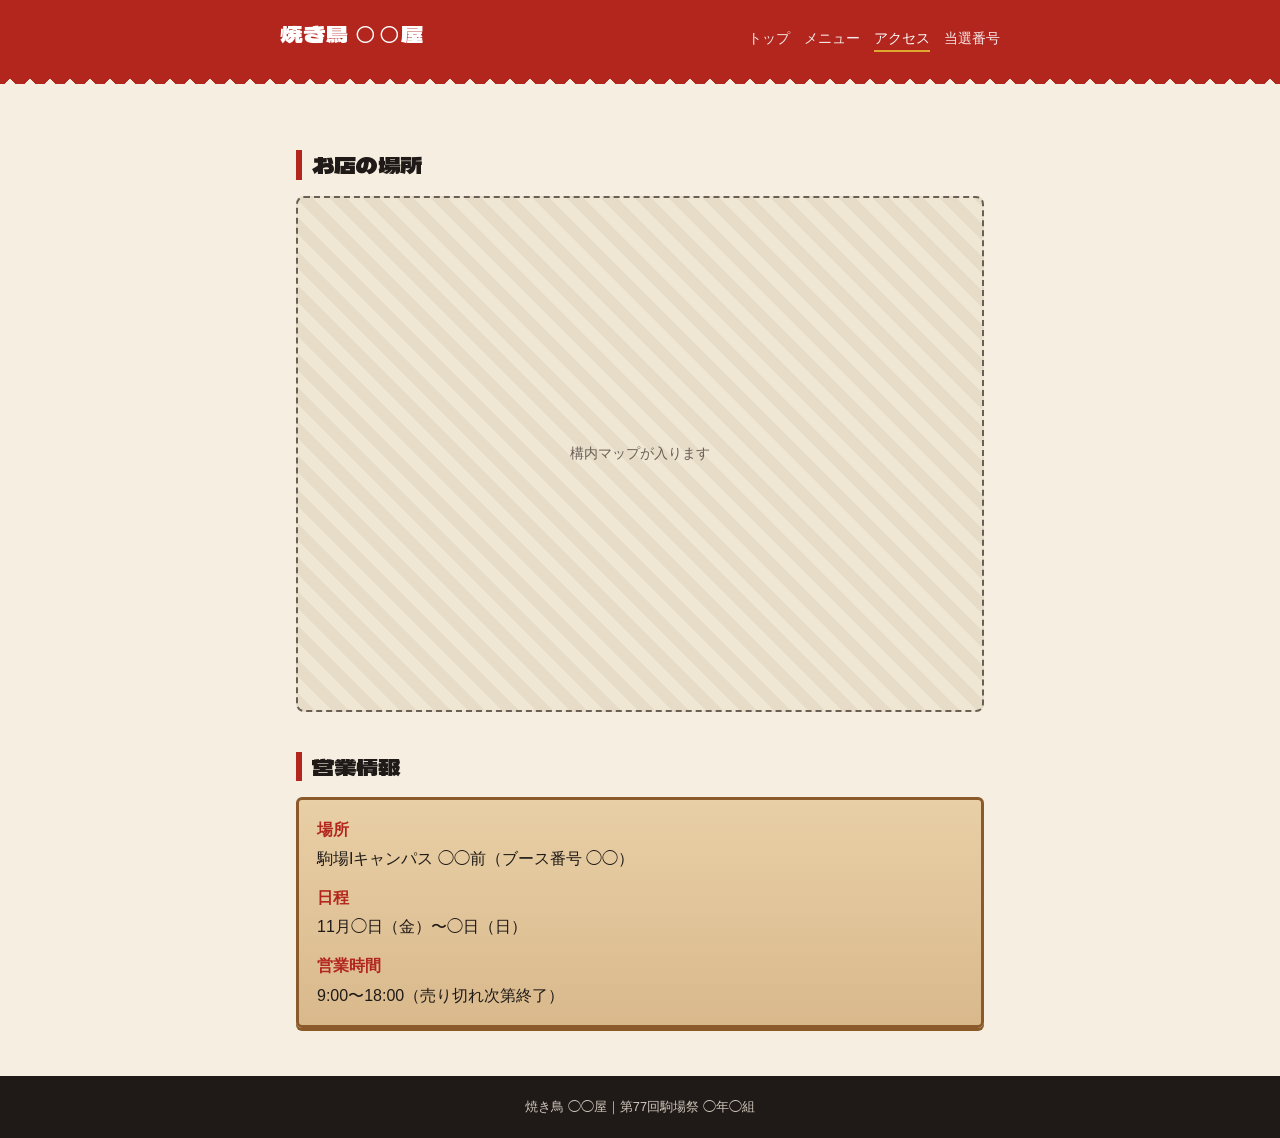
==== access.html @ 408105da "公式サイトの骨組みとくじページを追加 Co-Authored-By: Claude Opus 5 <noreply@anthropic.com>" ====
<!doctype html>
<html lang="ja">
<head>
  <meta charset="utf-8">
  <meta name="viewport" content="width=device-width, initial-scale=1">
  <title>アクセス｜焼き鳥 ◯◯屋</title>
  <link rel="preconnect" href="https://fonts.googleapis.com">
  <link rel="preconnect" href="https://fonts.gstatic.com" crossorigin>
  <link href="https://fonts.googleapis.com/css2?family=Dela+Gothic+One&display=swap" rel="stylesheet">
  <link rel="stylesheet" href="css/style.css">
  <style>
    dl { margin: 0; }
    dt { font-weight: bold; color: var(--noren); margin-top: 12px; }
    dt:first-child { margin-top: 0; }
    dd { margin: 2px 0 0; }
  </style>
</head>
<body>
  <header class="site-header">
    <div class="inner">
      <a class="site-title" href="index.html">焼き鳥 ◯◯屋</a>
      <nav class="site-nav">
        <a href="index.html">トップ</a>
        <a href="menu.html">メニュー</a>
        <a href="access.html" aria-current="page">アクセス</a>
        <a href="lottery.html">当選番号</a>
      </nav>
    </div>
  </header>

  <main>
    <h2>お店の場所</h2>
    <!-- TODO: 構内マップ画像が届いたら差し替え -->
    <div class="placeholder">構内マップが入ります</div>

    <h2>営業情報</h2>
    <!-- TODO: 場所・日時は仮 -->
    <dl class="board">
      <dt>場所</dt>
      <dd>駒場Iキャンパス ◯◯前（ブース番号 ◯◯）</dd>
      <dt>日程</dt>
      <dd>11月◯日（金）〜◯日（日）</dd>
      <dt>営業時間</dt>
      <dd>9:00〜18:00（売り切れ次第終了）</dd>
    </dl>
  </main>

  <footer class="site-footer">焼き鳥 ◯◯屋｜第77回駒場祭 ◯年◯組</footer>
</body>
</html>
---- css/style.css ----
/* ===== 屋台風デザインの共通スタイル ===== */
:root {
  --noren: #b3261e;      /* 暖簾の赤 */
  --noren-dark: #7f1a14;
  --sumi: #1f1a17;       /* 墨色 */
  --kinari: #f6efe1;     /* 生成り（背景） */
  --wood: #8a5a2b;       /* 木目の濃い色 */
  --wood-light: #d9b98c;
  --gold: #e0a82e;       /* 提灯の金 */
  --muted: #6b5f55;
  --font-body: "Hiragino Sans", "Yu Gothic", "Noto Sans JP", sans-serif;
  --font-display: "Dela Gothic One", "Hiragino Sans", "Yu Gothic", sans-serif;
}

* { box-sizing: border-box; }
[hidden] { display: none !important; }

body {
  margin: 0;
  background: var(--kinari);
  color: var(--sumi);
  font-family: var(--font-body);
  line-height: 1.7;
}

a { color: inherit; }
img { max-width: 100%; display: block; }

/* ----- ヘッダー（暖簾） ----- */
.site-header {
  background: var(--noren);
  color: #fff;
  position: relative;
  padding: 14px 16px 22px;
}
/* 暖簾の切れ目を下端のギザギザで表現 */
.site-header::after {
  content: "";
  position: absolute;
  left: 0; right: 0; bottom: -10px;
  height: 10px;
  background:
    linear-gradient(135deg, var(--noren) 50%, transparent 50%) 0 0 / 20px 10px repeat-x,
    linear-gradient(225deg, var(--noren) 50%, transparent 50%) 0 0 / 20px 10px repeat-x;
}
.site-header .inner {
  max-width: 720px;
  margin: 0 auto;
  display: flex;
  flex-wrap: wrap;
  align-items: baseline;
  justify-content: space-between;
  gap: 8px 16px;
}
.site-title {
  font-family: var(--font-display);
  font-size: 1.4rem;
  text-decoration: none;
  letter-spacing: 0.05em;
}
.site-nav {
  display: flex;
  flex-wrap: wrap;
  gap: 4px 14px;
  font-size: 0.9rem;
}
.site-nav a { text-decoration: none; opacity: 0.9; }
.site-nav a[aria-current="page"] {
  opacity: 1;
  border-bottom: 2px solid var(--gold);
}

/* ----- 本文 ----- */
main {
  max-width: 720px;
  margin: 0 auto;
  padding: 36px 16px 48px;
}
h1, h2 {
  font-family: var(--font-display);
  font-weight: normal;
  line-height: 1.3;
}
h2 {
  font-size: 1.4rem;
  border-left: 6px solid var(--noren);
  padding-left: 10px;
  margin: 40px 0 16px;
}

/* 木札風のボックス */
.board {
  background: linear-gradient(180deg, #e9cfa6, var(--wood-light));
  border: 3px solid var(--wood);
  border-radius: 6px;
  padding: 16px 18px;
  box-shadow: 0 3px 0 var(--wood);
}

.btn {
  display: inline-block;
  background: var(--noren);
  color: #fff;
  text-decoration: none;
  font-weight: bold;
  padding: 12px 22px;
  border-radius: 999px;
  box-shadow: 0 3px 0 var(--noren-dark);
}
.btn.secondary {
  background: var(--sumi);
  box-shadow: 0 3px 0 #000;
}

/* 画像の仮置き枠（写真が届いたら差し替え） */
.placeholder {
  background: repeating-linear-gradient(45deg, #e6dcc8 0 12px, #efe6d4 12px 24px);
  border: 2px dashed var(--muted);
  border-radius: 8px;
  color: var(--muted);
  display: grid;
  place-items: center;
  aspect-ratio: 4 / 3;
  font-size: 0.9rem;
}

/* ----- フッター ----- */
.site-footer {
  background: var(--sumi);
  color: #cfc6bb;
  font-size: 0.8rem;
  text-align: center;
  padding: 20px 16px;
}
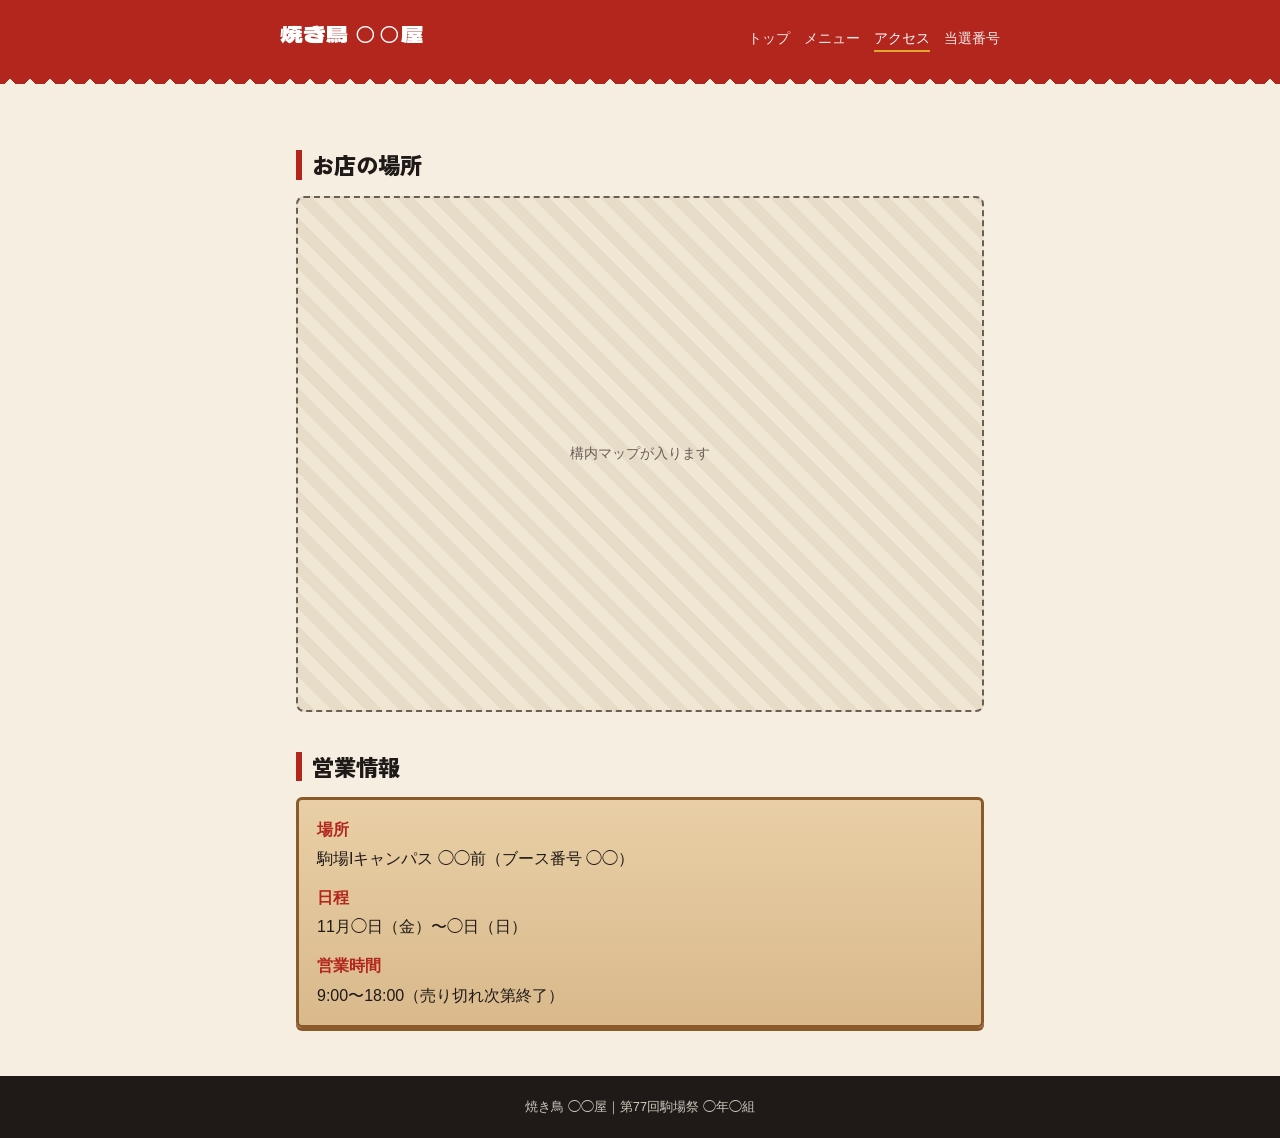
==== commit d6b2456e: "見出しを読みやすいフォントに変更、当選券をグループ全員で使えるよう注意書きを修正 Co-Authored-By: Claude Opus 5 <noreply@anthropic.com>" ====
--- a/access.html
+++ b/access.html
@@ -6,7 +6,7 @@
   <title>アクセス｜焼き鳥 ◯◯屋</title>
   <link rel="preconnect" href="https://fonts.googleapis.com">
   <link rel="preconnect" href="https://fonts.gstatic.com" crossorigin>
-  <link href="https://fonts.googleapis.com/css2?family=Dela+Gothic+One&display=swap" rel="stylesheet">
+  <link href="https://fonts.googleapis.com/css2?family=Dela+Gothic+One&family=Zen+Kaku+Gothic+New:wght@900&display=swap" rel="stylesheet">
   <link rel="stylesheet" href="css/style.css">
   <style>
     dl { margin: 0; }
--- a/css/style.css
+++ b/css/style.css
@@ -10,6 +10,7 @@
   --muted: #6b5f55;
   --font-body: "Hiragino Sans", "Yu Gothic", "Noto Sans JP", sans-serif;
   --font-display: "Dela Gothic One", "Hiragino Sans", "Yu Gothic", sans-serif;
+  --font-heading: "Zen Kaku Gothic New", "Hiragino Sans", "Yu Gothic", sans-serif;
 }
 
 * { box-sizing: border-box; }
@@ -77,8 +78,8 @@
   padding: 36px 16px 48px;
 }
 h1, h2 {
-  font-family: var(--font-display);
-  font-weight: normal;
+  font-family: var(--font-heading);
+  font-weight: 900;
   line-height: 1.3;
 }
 h2 {
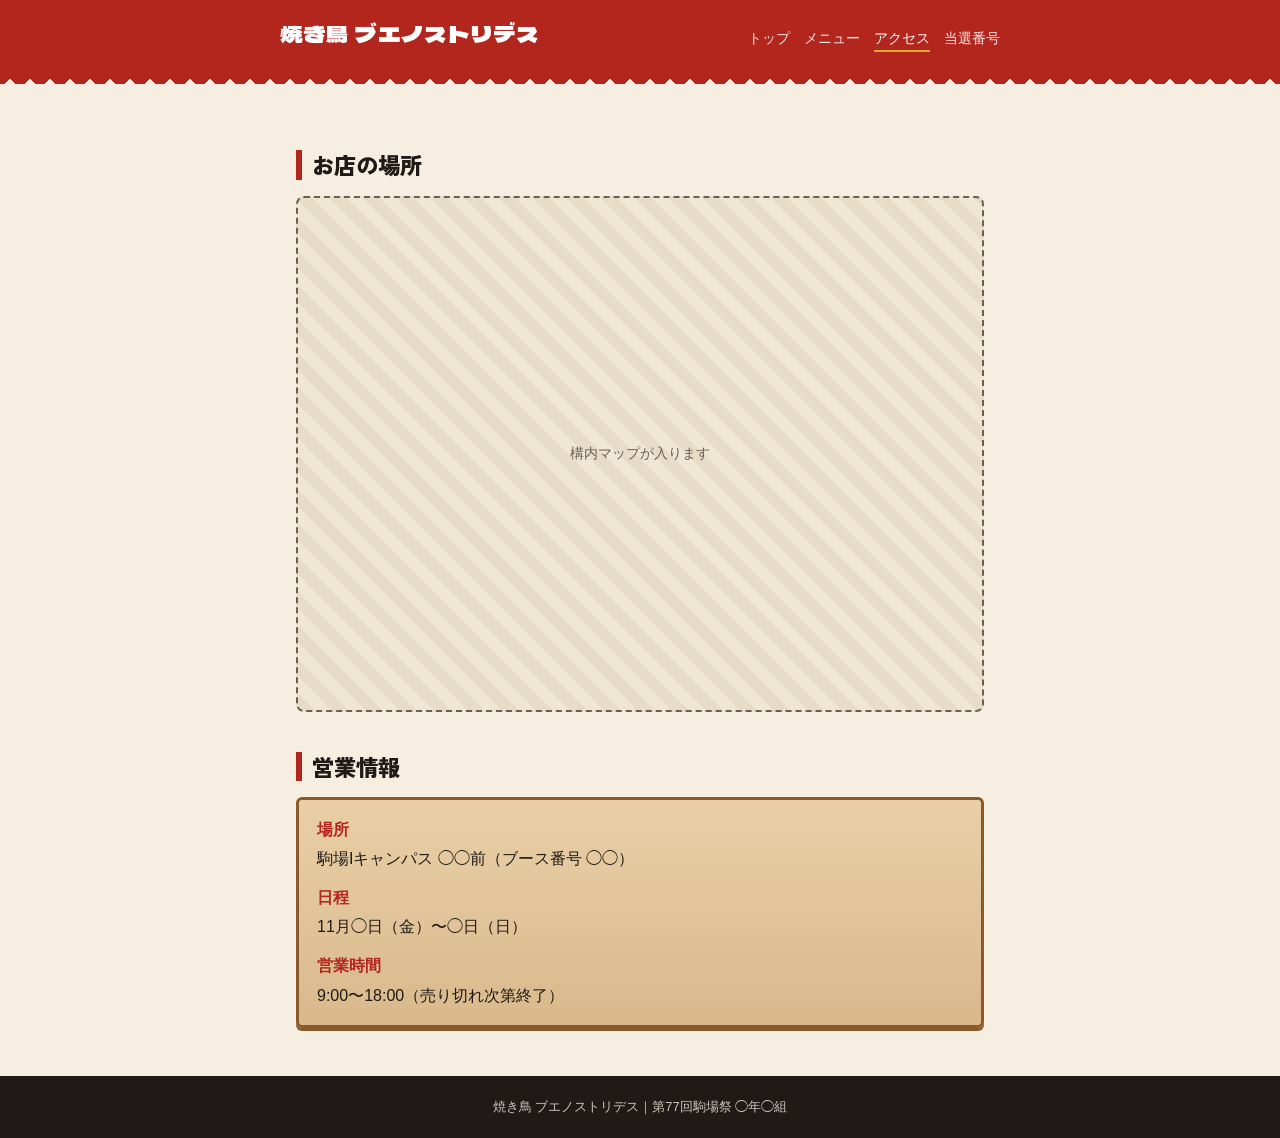
==== commit 49319bb2: "店名をブエノストリデスに反映 Co-Authored-By: Claude Opus 5 <noreply@anthropic.com>" ====
--- a/access.html
+++ b/access.html
@@ -3,7 +3,7 @@
 <head>
   <meta charset="utf-8">
   <meta name="viewport" content="width=device-width, initial-scale=1">
-  <title>アクセス｜焼き鳥 ◯◯屋</title>
+  <title>アクセス｜焼き鳥 ブエノストリデス</title>
   <link rel="preconnect" href="https://fonts.googleapis.com">
   <link rel="preconnect" href="https://fonts.gstatic.com" crossorigin>
   <link href="https://fonts.googleapis.com/css2?family=Dela+Gothic+One&family=Zen+Kaku+Gothic+New:wght@900&display=swap" rel="stylesheet">
@@ -18,7 +18,7 @@
 <body>
   <header class="site-header">
     <div class="inner">
-      <a class="site-title" href="index.html">焼き鳥 ◯◯屋</a>
+      <a class="site-title" href="index.html">焼き鳥 ブエノストリデス</a>
       <nav class="site-nav">
         <a href="index.html">トップ</a>
         <a href="menu.html">メニュー</a>
@@ -45,6 +45,6 @@
     </dl>
   </main>
 
-  <footer class="site-footer">焼き鳥 ◯◯屋｜第77回駒場祭 ◯年◯組</footer>
+  <footer class="site-footer">焼き鳥 ブエノストリデス｜第77回駒場祭 ◯年◯組</footer>
 </body>
 </html>
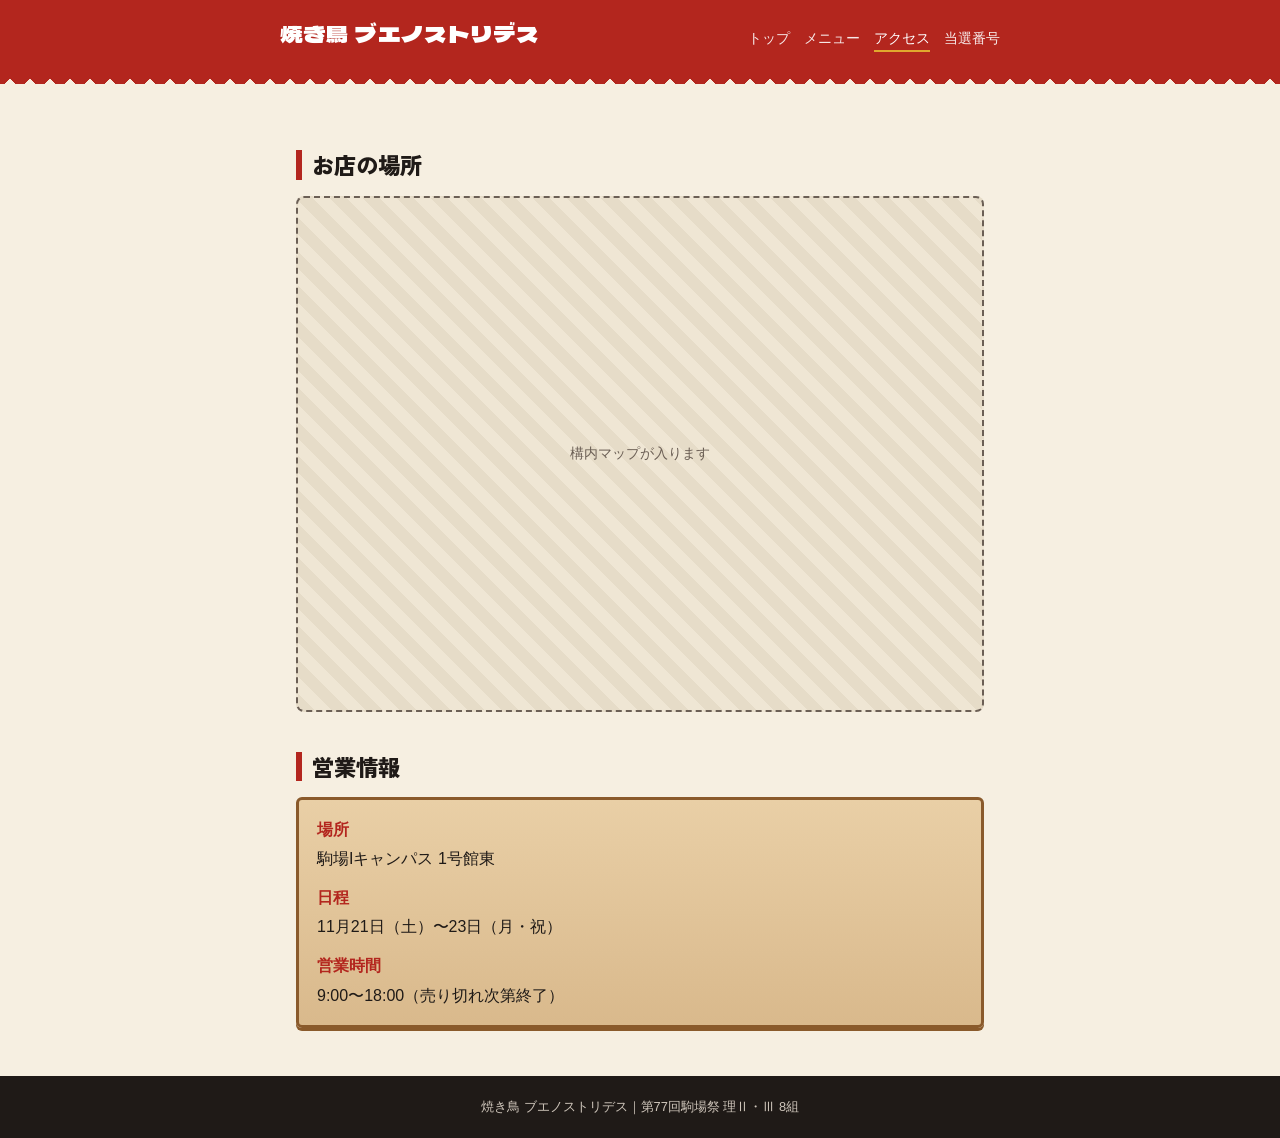
==== commit 561538fb: "クラス名・場所・日程・メニューを実際の内容に更新 Co-Authored-By: Claude Sonnet 5.5 <noreply@anthropic.com>" ====
--- a/access.html
+++ b/access.html
@@ -34,17 +34,17 @@
     <div class="placeholder">構内マップが入ります</div>
 
     <h2>営業情報</h2>
-    <!-- TODO: 場所・日時は仮 -->
+    
     <dl class="board">
       <dt>場所</dt>
-      <dd>駒場Iキャンパス ◯◯前（ブース番号 ◯◯）</dd>
+      <dd>駒場Iキャンパス 1号館東</dd>
       <dt>日程</dt>
-      <dd>11月◯日（金）〜◯日（日）</dd>
+      <dd>11月21日（土）〜23日（月・祝）</dd>
       <dt>営業時間</dt>
       <dd>9:00〜18:00（売り切れ次第終了）</dd>
     </dl>
   </main>
 
-  <footer class="site-footer">焼き鳥 ブエノストリデス｜第77回駒場祭 ◯年◯組</footer>
+  <footer class="site-footer">焼き鳥 ブエノストリデス｜第77回駒場祭 理Ⅱ・Ⅲ 8組</footer>
 </body>
 </html>
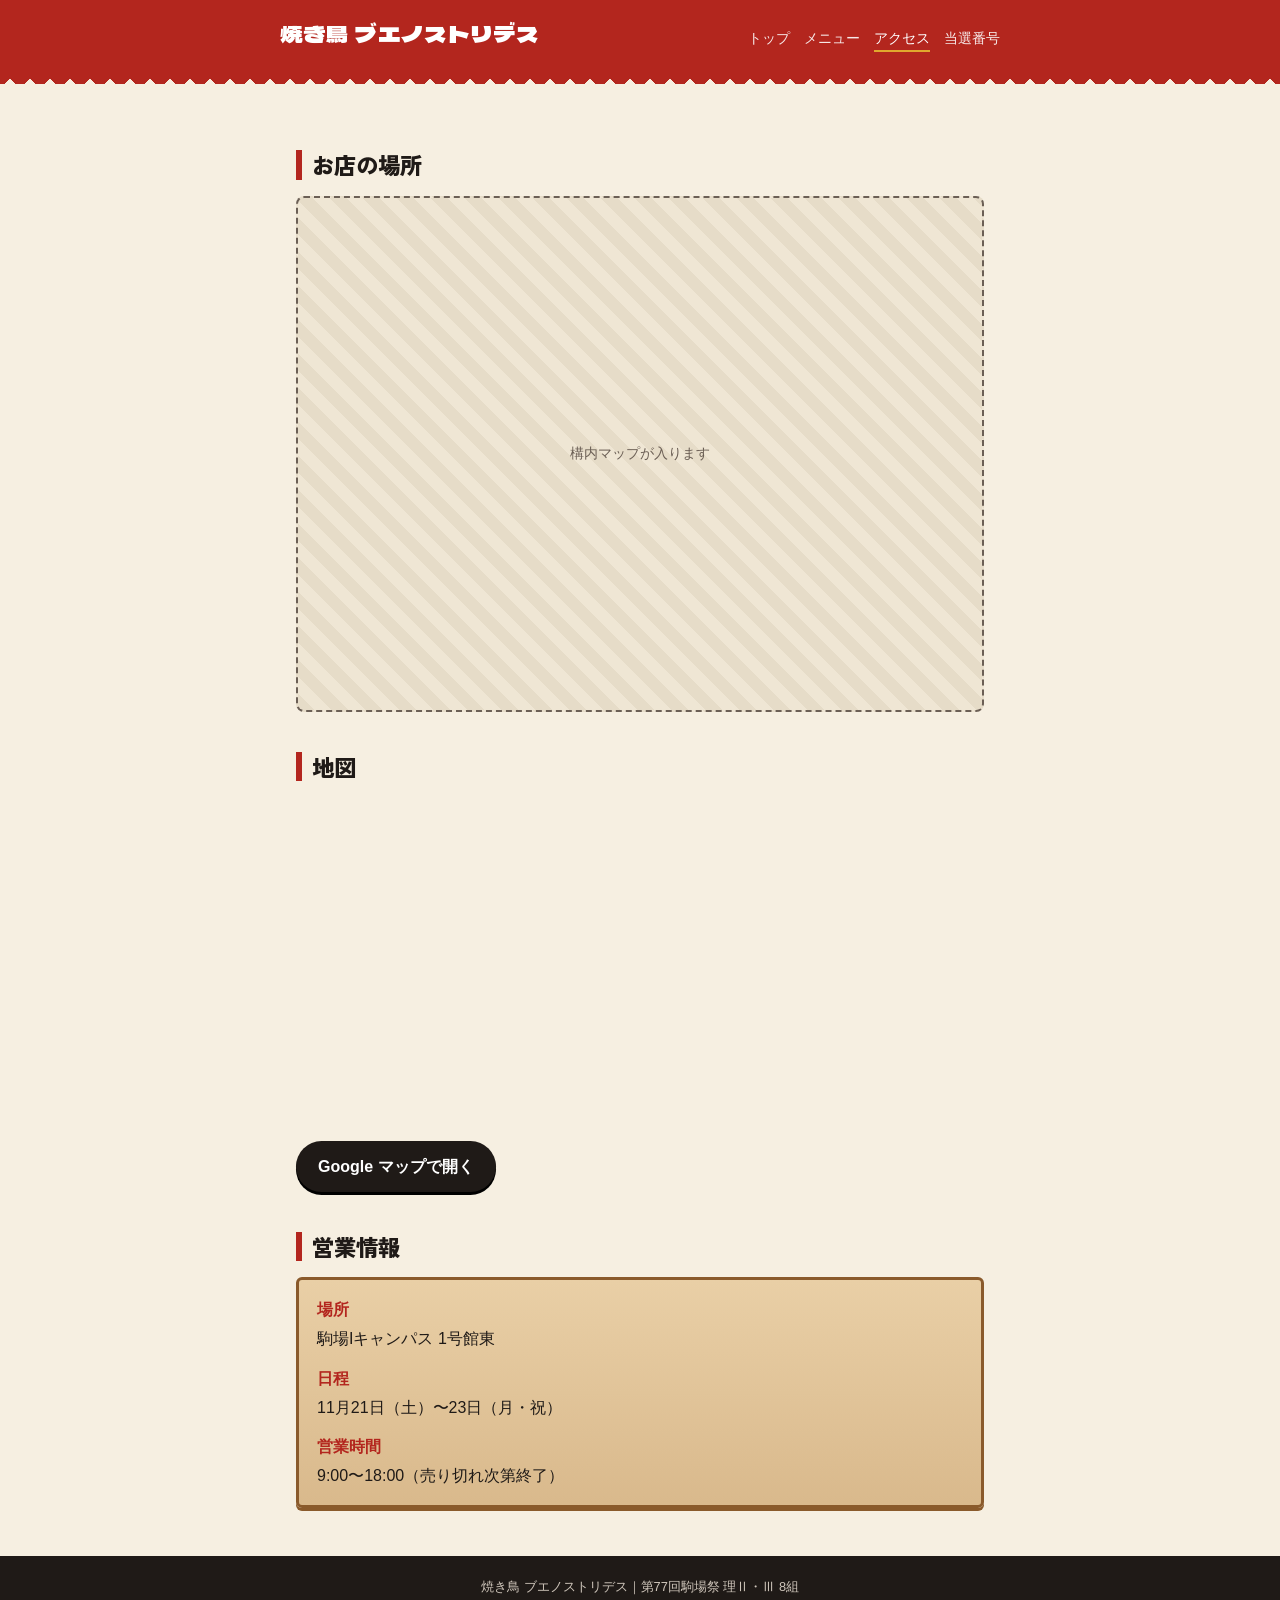
==== commit 59b6ba15: "アクセスページにGoogleマップを追加 Co-Authored-By: Claude Sonnet 5.5 <noreply@anthropic.com>" ====
--- a/access.html
+++ b/access.html
@@ -33,6 +33,12 @@
     <!-- TODO: 構内マップ画像が届いたら差し替え -->
     <div class="placeholder">構内マップが入ります</div>
 
+    <h2>地図</h2>
+    <iframe class="gmap" title="Google マップ" loading="lazy" referrerpolicy="no-referrer-when-downgrade"
+      src="https://www.google.com/maps?q=%E6%9D%B1%E4%BA%AC%E5%A4%A7%E5%AD%A6%20%E9%A7%92%E5%A0%B4I%E3%82%AD%E3%83%A3%E3%83%B3%E3%83%91%E3%82%B9%201%E5%8F%B7%E9%A4%A8&output=embed&hl=ja"
+      style="width:100%;height:320px;border:0;border-radius:8px"></iframe>
+    <p><a class="btn secondary" href="https://www.google.com/maps/search/?api=1&query=%E6%9D%B1%E4%BA%AC%E5%A4%A7%E5%AD%A6%20%E9%A7%92%E5%A0%B4I%E3%82%AD%E3%83%A3%E3%83%B3%E3%83%91%E3%82%B9%201%E5%8F%B7%E9%A4%A8" target="_blank" rel="noopener">Google マップで開く</a></p>
+
     <h2>営業情報</h2>
     
     <dl class="board">
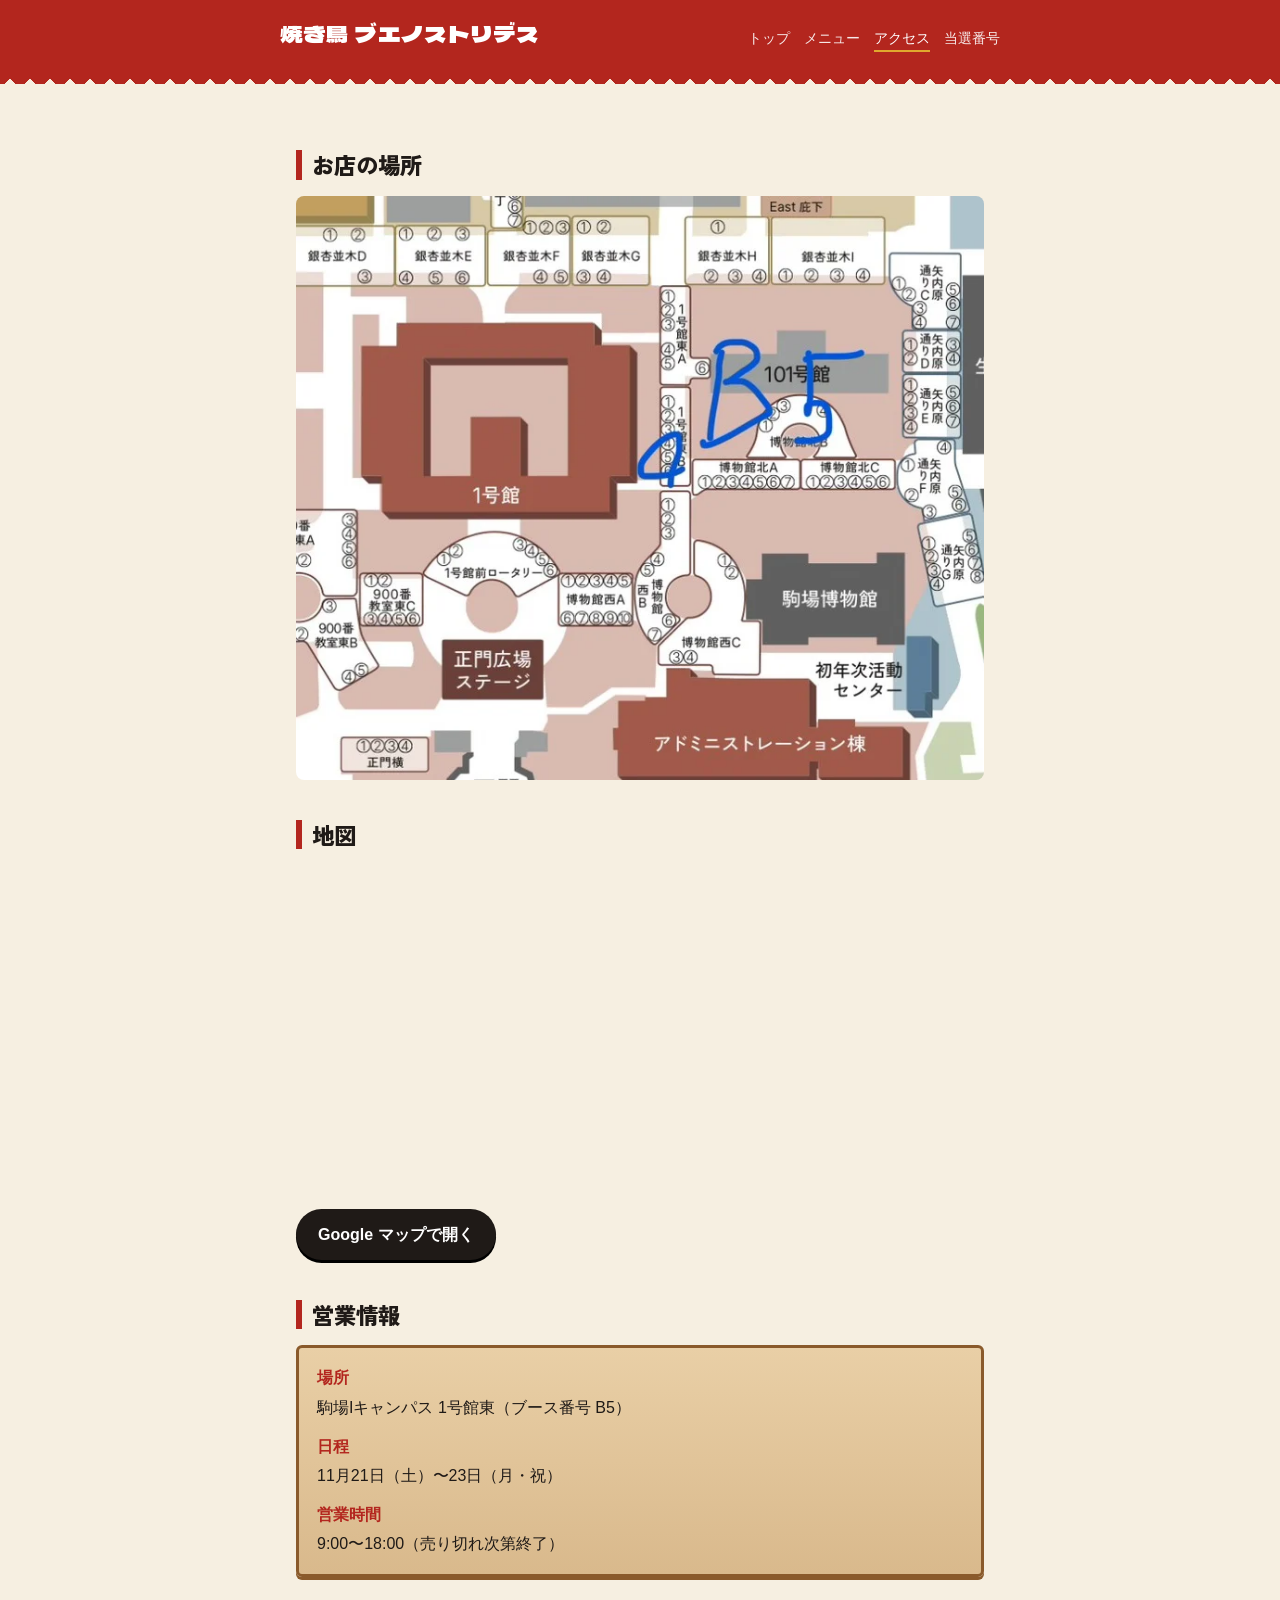
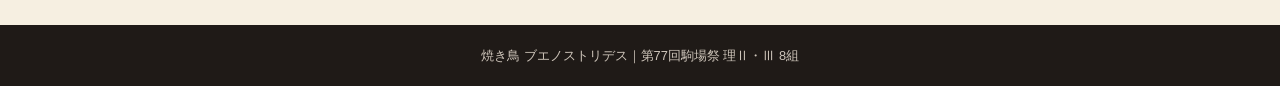
==== commit a05165e1: "構内マップ画像とGoogleマップの座標を反映、ブース番号をB5に Co-Authored-By: Claude Sonnet 5.5 <noreply@anthropic.com>" ====
--- a/access.html
+++ b/access.html
@@ -30,20 +30,19 @@
 
   <main>
     <h2>お店の場所</h2>
-    <!-- TODO: 構内マップ画像が届いたら差し替え -->
-    <div class="placeholder">構内マップが入ります</div>
+        <img src="images/campus-map.webp" alt="構内マップ：1号館東B 5番が当店" style="width:100%;height:auto;border-radius:8px">
 
     <h2>地図</h2>
     <iframe class="gmap" title="Google マップ" loading="lazy" referrerpolicy="no-referrer-when-downgrade"
-      src="https://www.google.com/maps?q=%E6%9D%B1%E4%BA%AC%E5%A4%A7%E5%AD%A6%20%E9%A7%92%E5%A0%B4I%E3%82%AD%E3%83%A3%E3%83%B3%E3%83%91%E3%82%B9%201%E5%8F%B7%E9%A4%A8&output=embed&hl=ja"
+      src="https://www.google.com/maps?q=35.659778,139.685417&output=embed&hl=ja"
       style="width:100%;height:320px;border:0;border-radius:8px"></iframe>
-    <p><a class="btn secondary" href="https://www.google.com/maps/search/?api=1&query=%E6%9D%B1%E4%BA%AC%E5%A4%A7%E5%AD%A6%20%E9%A7%92%E5%A0%B4I%E3%82%AD%E3%83%A3%E3%83%B3%E3%83%91%E3%82%B9%201%E5%8F%B7%E9%A4%A8" target="_blank" rel="noopener">Google マップで開く</a></p>
+    <p><a class="btn secondary" href="https://www.google.com/maps/search/?api=1&query=35.659778,139.685417" target="_blank" rel="noopener">Google マップで開く</a></p>
 
     <h2>営業情報</h2>
     
     <dl class="board">
       <dt>場所</dt>
-      <dd>駒場Iキャンパス 1号館東</dd>
+      <dd>駒場Iキャンパス 1号館東（ブース番号 B5）</dd>
       <dt>日程</dt>
       <dd>11月21日（土）〜23日（月・祝）</dd>
       <dt>営業時間</dt>
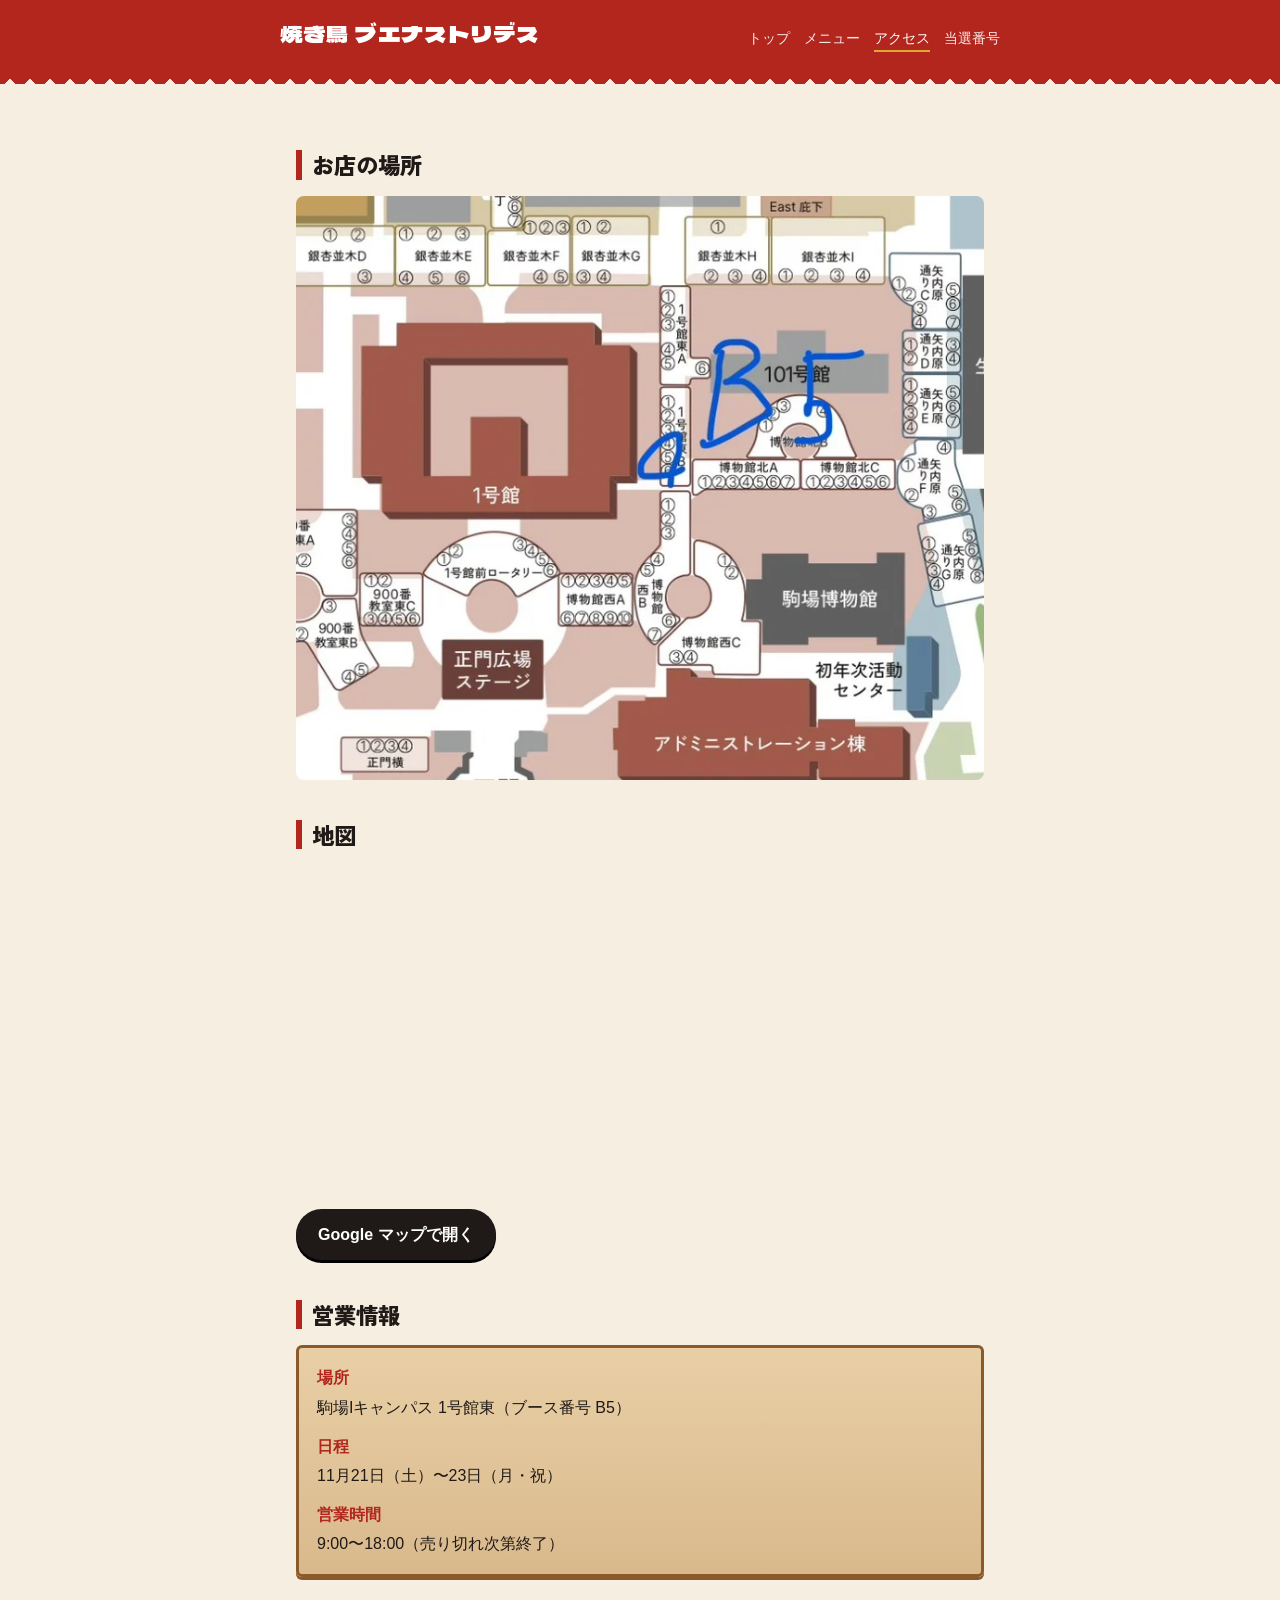
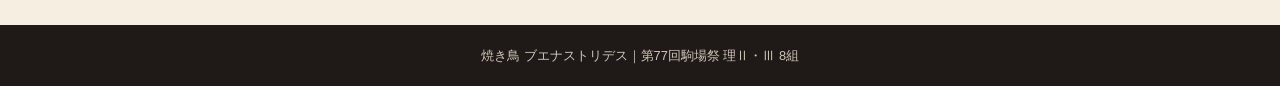
==== commit c1da054d: "店名をブエナストリデスに変更 Co-Authored-By: Claude Sonnet 5.5 <noreply@anthropic.com>" ====
--- a/access.html
+++ b/access.html
@@ -3,7 +3,7 @@
 <head>
   <meta charset="utf-8">
   <meta name="viewport" content="width=device-width, initial-scale=1">
-  <title>アクセス｜焼き鳥 ブエノストリデス</title>
+  <title>アクセス｜焼き鳥 ブエナストリデス</title>
   <link rel="preconnect" href="https://fonts.googleapis.com">
   <link rel="preconnect" href="https://fonts.gstatic.com" crossorigin>
   <link href="https://fonts.googleapis.com/css2?family=Dela+Gothic+One&family=Zen+Kaku+Gothic+New:wght@900&display=swap" rel="stylesheet">
@@ -18,7 +18,7 @@
 <body>
   <header class="site-header">
     <div class="inner">
-      <a class="site-title" href="index.html">焼き鳥 ブエノストリデス</a>
+      <a class="site-title" href="index.html">焼き鳥 ブエナストリデス</a>
       <nav class="site-nav">
         <a href="index.html">トップ</a>
         <a href="menu.html">メニュー</a>
@@ -50,6 +50,6 @@
     </dl>
   </main>
 
-  <footer class="site-footer">焼き鳥 ブエノストリデス｜第77回駒場祭 理Ⅱ・Ⅲ 8組</footer>
+  <footer class="site-footer">焼き鳥 ブエナストリデス｜第77回駒場祭 理Ⅱ・Ⅲ 8組</footer>
 </body>
 </html>
